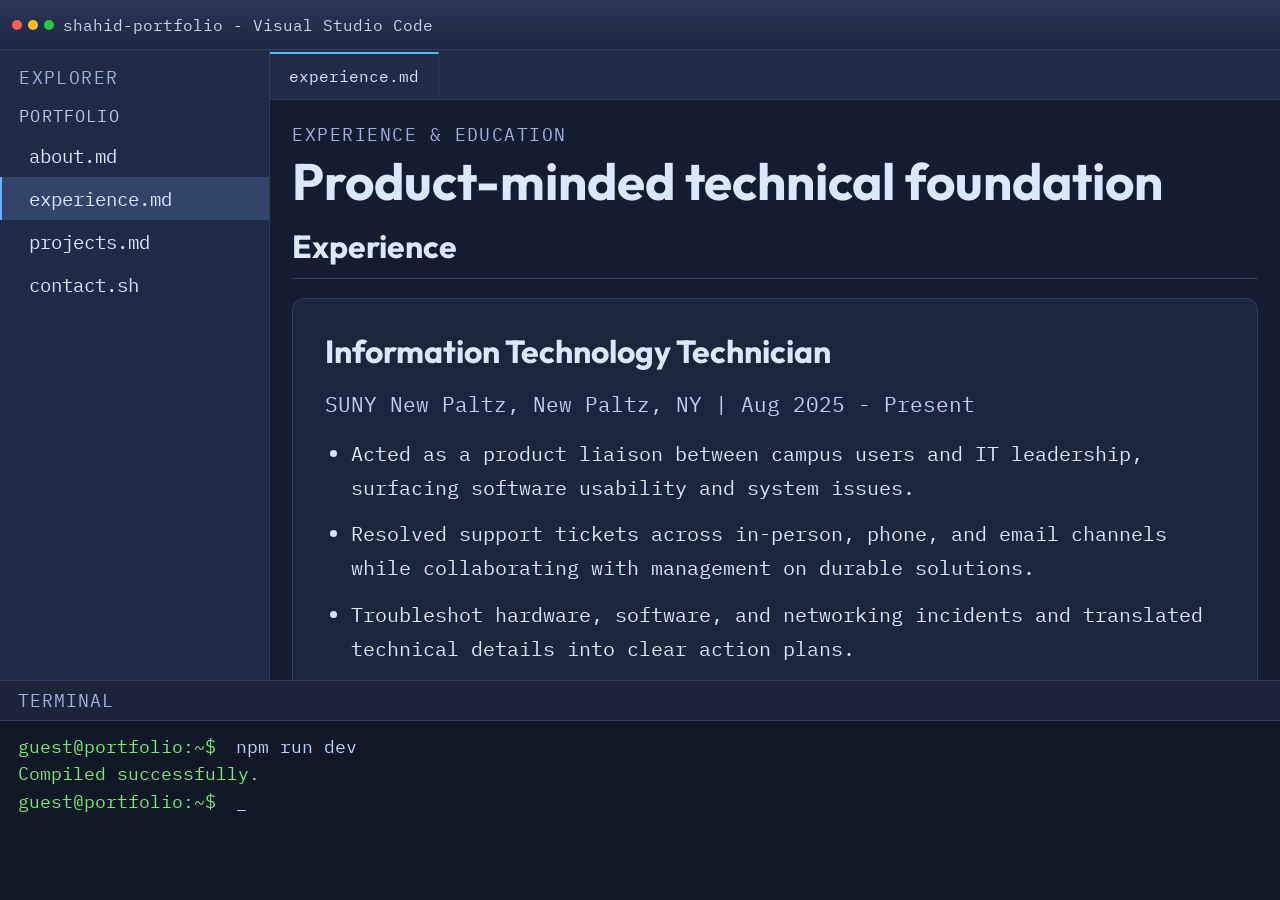
==== experience.html @ 0baa0e64 "reformat" ====
<!doctype html>
<html lang="en">
  <head>
    <meta charset="UTF-8" />
    <meta name="viewport" content="width=device-width, initial-scale=1.0" />
    <title>experience.md | Shahid Khan</title>
    <meta name="description" content="Experience and education of Shahid Khan." />
    <link rel="preconnect" href="https://fonts.googleapis.com" />
    <link rel="preconnect" href="https://fonts.gstatic.com" crossorigin />
    <link
      href="https://fonts.googleapis.com/css2?family=Outfit:wght@400;500;700;800&family=IBM+Plex+Mono:wght@400;500&display=swap"
      rel="stylesheet"
    />
    <link rel="stylesheet" href="assets/css/main.css" />
    <style>
      .exp-edu-page .section-head h2 { font-size: clamp(2.4rem, 4vw, 3.5rem); }
      .exp-edu-page h3 { font-size: 2rem; margin-bottom: 1rem; }
      .exp-edu-page .panel p { font-size: 1.3rem; margin-bottom: 0.7rem; line-height: 1.7; }
      .exp-edu-page ul li { font-size: 1.25rem; margin-bottom: 0.8rem; line-height: 1.7; }
      .exp-edu-page .skills span { font-size: 1.25rem; padding: 0.6rem 0.95rem; }
      .exp-edu-page .cart-grid, .exp-edu-page .card-grid { gap: 1.5rem; }
      .exp-edu-page .panel { padding: 2rem; }
    </style>
  </head>
  <body>
    <div class="ide-bg" aria-hidden="true"></div>

    <div class="app-shell">
      <header class="title-bar">
        <div class="title-meta">
          <div class="window-dots" aria-hidden="true"><span></span><span></span><span></span></div>
          <p class="title-text">shahid-portfolio - Visual Studio Code</p>
        </div>
        <button class="explorer-toggle" id="explorerToggle" aria-label="Toggle explorer">Explorer</button>
      </header>

      <div class="workbench">
        <aside class="explorer" id="explorerPanel" aria-label="File explorer">
          <p class="explorer-header">Explorer</p>
          <p class="explorer-group">portfolio</p>
          <ul class="explorer-list">
            <li><a class="explorer-link" data-cmd="cat about.md" href="index.html">about.md</a></li>
            <li><a class="explorer-link" data-cmd="cat experience.md" href="experience.html">experience.md</a></li>
            <li><a class="explorer-link" data-cmd="cat projects.md" href="projects.html">projects.md</a></li>
            <li><a class="explorer-link" data-cmd="cat contact.sh" href="contact.html">contact.sh</a></li>
          </ul>
        </aside>

        <main class="editor">
          <div class="editor-tabs">
            <div class="editor-tab">experience.md</div>
          </div>

          <div class="editor-content reveal exp-edu-page">
            <div class="section-head">
              <p class="eyebrow">Experience & Education</p>
              <h2>Product-minded technical foundation</h2>
            </div>

            <div style="margin-bottom: 2rem;">
              <h3 style="margin-bottom: 1.2rem; margin-top: 0; border-bottom: 1px solid #2f3d61; padding-bottom: 0.75rem;">Experience</h3>
              <article class="panel">
                <h3>Information Technology Technician</h3>
                <p>SUNY New Paltz, New Paltz, NY | Aug 2025 - Present</p>
                <ul>
                  <li>Acted as a product liaison between campus users and IT leadership, surfacing software usability and system issues.</li>
                  <li>Resolved support tickets across in-person, phone, and email channels while collaborating with management on durable solutions.</li>
                  <li>Troubleshot hardware, software, and networking incidents and translated technical details into clear action plans.</li>
                </ul>
              </article>
            </div>

            <div>
              <h3 style="margin-bottom: 1.2rem; margin-top: 0; border-bottom: 1px solid #2f3d61; padding-bottom: 0.75rem;">Education & Skills</h3>
              <div class="card-grid two-up">
                <article class="panel">
                  <h3>SUNY New Paltz</h3>
                  <p>Bachelor of Science in Computer Science</p>
                  <p>Aug 2024 - Expected Dec 2026</p>
                  <h3 style="margin-top: 1rem;">SUNY Ulster</h3>
                  <p>Associate in Computer Science</p>
                  <p>Aug 2023 - May 2024</p>
                </article>

                <article class="panel">
                  <h3>Technical Skills</h3>
                  <div class="skills">
                    <span>JavaScript</span><span>HTML/CSS</span><span>SQL</span><span>Java</span>
                    <span>React</span><span>Node.js</span><span>Express</span><span>Socket.IO</span>
                    <span>PostgreSQL</span><span>Firebase</span><span>JWT</span><span>Docker</span>
                  </div>
                </article>
              </div>
            </div>
          </div>
        </main>
      </div>

      <section class="terminal">
        <div class="terminal-header">Terminal</div>
        <div class="terminal-content" id="terminalLog">
          <p><span class="prompt">guest@portfolio:~$</span> npm run dev</p>
          <p class="success">Compiled successfully.</p>
          <p><span class="prompt">guest@portfolio:~$</span> <span class="cursor">_</span></p>
        </div>
      </section>
    </div>

    <script src="assets/js/main.js"></script>
  </body>
</html>
---- assets/css/main.css ----
:root {
  --bg: #0f1422;
  --bg-2: #131a2d;
  --titlebar: #1e2740;
  --surface: #19233a;
  --surface-2: #1f2a44;
  --editor: #141c30;
  --terminal: #101827;
  --line: #2f3d61;
  --text: #dbe6ff;
  --muted: #9eb2de;
  --accent: #5fb4ff;
  --success: #77e877;
  --shadow: 0 22px 52px rgba(2, 6, 16, 0.5);
}

* {
  box-sizing: border-box;
}

html,
body {
  height: 100%;
}

body {
  margin: 0;
  font-family: "IBM Plex Mono", Consolas, monospace;
  color: var(--text);
  background:
    radial-gradient(circle at 12% 12%, #243357 0%, transparent 35%),
    radial-gradient(circle at 88% 88%, #173750 0%, transparent 30%),
    linear-gradient(155deg, var(--bg), var(--bg-2));
  overflow: hidden;
}

h1,
h2,
h3,
p,
ul {
  margin: 0;
}

.ide-bg {
  position: fixed;
  inset: 0;
  pointer-events: none;
  background: repeating-linear-gradient(
    to bottom,
    rgba(255, 255, 255, 0.02) 0,
    rgba(255, 255, 255, 0.02) 1px,
    transparent 2px,
    transparent 4px
  );
  z-index: -1;
}

.app-shell {
  width: 100vw;
  height: 100vh;
  margin: 0;
  display: grid;
  grid-template-rows: 50px 1fr 220px;
  border: none;
  border-radius: 0;
  overflow: hidden;
  box-shadow: none;
  background: var(--surface);
}

.title-bar {
  background: linear-gradient(180deg, #2a3759, var(--titlebar));
  border-bottom: 1px solid var(--line);
  display: flex;
  align-items: center;
  justify-content: space-between;
  padding: 0 12px;
}

.title-meta {
  display: flex;
  align-items: center;
  gap: 9px;
}

.window-dots {
  display: flex;
  gap: 6px;
}

.window-dots span {
  width: 10px;
  height: 10px;
  border-radius: 50%;
  display: inline-block;
}

.window-dots span:nth-child(1) {
  background: #ff5f56;
}

.window-dots span:nth-child(2) {
  background: #ffbd2e;
}

.window-dots span:nth-child(3) {
  background: #27c93f;
}

.title-text {
  font-size: 1rem;
  color: #c9d5f7;
}

.explorer-toggle {
  display: none;
  border: 1px solid var(--line);
  color: var(--text);
  background: #263455;
  border-radius: 8px;
  padding: 0.35rem 0.7rem;
  font: inherit;
}

.workbench {
  display: grid;
  grid-template-columns: 270px 1fr;
  min-height: 0;
}

.explorer {
  background: var(--surface-2);
  border-right: 1px solid var(--line);
  overflow-y: auto;
}

.explorer-header {
  padding: 1rem 1.2rem 0.56rem;
  font-size: 1.1rem;
  color: var(--muted);
  letter-spacing: 0.08em;
  text-transform: uppercase;
}

.explorer-group {
  padding: 0.44rem 1.2rem;
  font-size: 1.05rem;
  color: #b6c7f1;
  text-transform: uppercase;
  letter-spacing: 0.07em;
}

.explorer-list {
  list-style: none;
  padding: 0 0 0.5rem;
}

.explorer-link {
  display: block;
  padding: 0.56rem 1.2rem 0.56rem 1.7rem;
  color: var(--text);
  text-decoration: none;
  font-size: 1.2rem;
  border-left: 2px solid transparent;
  transition: background-color 150ms ease, border-color 150ms ease;
}

.explorer-link:hover {
  background: #2b395c;
}

.explorer-link.active {
  background: #33446b;
  border-left-color: var(--accent);
}

.editor {
  display: grid;
  grid-template-rows: 50px 1fr;
  min-width: 0;
  min-height: 0;
  background: var(--editor);
}

.editor-tabs {
  display: flex;
  align-items: center;
  border-bottom: 1px solid var(--line);
  background: #202b45;
}

.editor-tab {
  padding: 0.75rem 1.2rem;
  border-top: 2px solid var(--accent);
  border-right: 1px solid rgba(255, 255, 255, 0.06);
  font-size: 1rem;
}

.editor-content {
  overflow: auto;
  padding: 1.4rem;
}

.eyebrow {
  color: var(--muted);
  text-transform: uppercase;
  letter-spacing: 0.08em;
  font-size: 1.15rem;
  margin-bottom: 0.44rem;
}

h1,
h2 {
  font-family: "Outfit", "Segoe UI", sans-serif;
  line-height: 1.1;
  margin-bottom: 0.8rem;
}

h1 {
  font-size: clamp(2.5rem, 5vw, 4.25rem);
}

h2 {
  font-size: clamp(2.3rem, 4.5vw, 3.8rem);
}

.intro-text {
  font-size: 1.4rem;
  line-height: 1.8;
  color: #c0d0f2;
  margin-bottom: 1.2rem;
}

h3 {
  font-family: "Outfit", "Segoe UI", sans-serif;
  font-size: 1.5rem;
  margin-bottom: 0.7rem;
}

.lead,
.panel p {
  color: #c0d0f2;
  font-size: 1.4rem;
  line-height: 1.8;
}

.hero-grid,
.contact-wrap {
  display: grid;
  grid-template-columns: 1.2fr 0.8fr;
  gap: 1.2rem;
}

.about-grid {
  display: grid;
  grid-template-columns: 0.8fr 1.2fr;
  gap: 1.5rem;
}

.about-left {
  display: flex;
  flex-direction: column;
}

.about-right {
  display: flex;
  flex-direction: column;
}

.hero-actions {
  display: flex;
  flex-wrap: wrap;
  gap: 0.7rem;
  margin-top: 1.2rem;
}

.btn {
  text-decoration: none;
  border-radius: 999px;
  padding: 0.8rem 1.2rem;
  font-size: 1.05rem;
  border: 1px solid transparent;
}

.btn-primary {
  background: #0d8f7f;
  color: #fff;
}

.btn-secondary {
  background: #cf6537;
  color: #fff;
}

.hero-card,
.panel {
  border: 1px solid var(--line);
  border-radius: 12px;
  background: rgba(28, 39, 64, 0.9);
}

.hero-card {
  padding: 1.8rem;
}

.hero-card ul,
.panel ul {
  margin-top: 0.9rem;
  padding-left: 1.6rem;
}

.hero-card li,
.panel li {
  font-size: 1.2rem;
  line-height: 1.6;
  margin-bottom: 0.6rem;
}

.panel {
  padding: 2.2rem;
}

.panel p {
  font-size: 1.35rem;
  line-height: 1.8;
  margin-bottom: 0.8rem;
}

.section-head {
  margin-bottom: 1rem;
}

.photo-placeholder {
  width: 100%;
  aspect-ratio: 1;
  background: linear-gradient(135deg, #1f2a44 0%, #2f3d61 100%);
  border: 2px solid var(--accent);
  border-radius: 8px;
  display: flex;
  align-items: center;
  justify-content: center;
  overflow: hidden;
  margin-top: 0.8rem;
}

.photo-placeholder img {
  width: 100%;
  height: 100%;
  object-fit: cover;
  object-position: center;
}

.about-right .card-grid.two-up {
  grid-template-columns: 1fr;
}

.card-grid {
  display: grid;
  grid-template-columns: repeat(3, minmax(0, 1fr));
  gap: 1rem;
}

.card-grid.two-up {
  grid-template-columns: repeat(2, minmax(0, 1fr));
}

.skills {
  display: flex;
  flex-wrap: wrap;
  gap: 0.56rem;
}

.skills span {
  border: 1px solid var(--line);
  border-radius: 999px;
  padding: 0.4rem 0.75rem;
  font-size: 1rem;
  background: #1f2b45;
}

.contact-panel a {
  color: #7dc2ff;
}

/* Projects Dropdown Styles */
.projects-list {
  display: flex;
  flex-direction: column;
  gap: 1rem;
}

.project-item {
  border: 1px solid var(--line);
  border-radius: 12px;
  background: rgba(28, 39, 64, 0.9);
  overflow: hidden;
}

.project-header {
  width: 100%;
  display: flex;
  align-items: center;
  justify-content: space-between;
  padding: 1.6rem 1.8rem;
  border: none;
  background: rgba(28, 39, 64, 0.9);
  color: var(--text);
  font-family: "Outfit", "Segoe UI", sans-serif;
  font-size: 1.3rem;
  font-weight: 600;
  cursor: pointer;
  transition: background-color 200ms ease, color 200ms ease;
}

.project-header:hover {
  background: rgba(47, 61, 97, 0.9);
  color: var(--accent);
}

.winner-badge {
  display: inline-block;
  background: linear-gradient(135deg, #ffd700 0%, #ffed4e 100%);
  color: #1a1a1a;
  padding: 0.4rem 0.8rem;
  border-radius: 20px;
  font-size: 0.85rem;
  font-weight: 700;
  margin-left: 0.8rem;
  text-shadow: 0 1px 2px rgba(0, 0, 0, 0.1);
}

.project-toggle {
  font-size: 1rem;
  transition: transform 200ms ease;
  margin-left: 1rem;
  flex-shrink: 0;
}

.project-header.active .project-toggle {
  transform: rotate(180deg);
}

.project-content {
  max-height: 0;
  overflow: hidden;
  transition: max-height 300ms ease;
  background: rgba(20, 28, 48, 0.95);
  border-top: 1px solid var(--line);
}

.project-content.active {
  max-height: 4000px;
}

.project-content > * {
  padding: 0 1.8rem;
}

.project-content > :first-child {
  padding-top: 1.4rem;
}

.project-content > :last-child {
  padding-bottom: 1.4rem;
}

.project-intro {
  margin-bottom: 1.4rem;
}

.project-image {
  margin: 1.5rem 0;
  padding: 0 1.8rem;
}

.project-image img {
  width: 100%;
  max-width: 600px;
  height: auto;
  border-radius: 8px;
  border: 1px solid var(--line);
  display: block;
  margin: 0 auto;
}

.project-intro p {
  font-size: 1.35rem;
  line-height: 1.8;
  color: #c0d0f2;
  margin-bottom: 0.8rem;
}

.project-intro a {
  color: var(--accent);
  text-decoration: none;
}

.project-intro a:hover {
  text-decoration: underline;
}

.project-content h4 {
  font-family: "Outfit", "Segoe UI", sans-serif;
  font-size: 1.25rem;
  font-weight: 600;
  color: var(--accent);
  margin: 1.4rem 0 0.8rem 0;
}

.project-content h5 {
  font-family: "Outfit", "Segoe UI", sans-serif;
  font-size: 1.1rem;
  font-weight: 600;
  color: var(--text);
  margin: 0.8rem 0 0.6rem 0;
}

.project-content p {
  font-size: 1.2rem;
  line-height: 1.7;
  color: #c0d0f2;
  margin-bottom: 0.8rem;
}

.project-content ul {
  margin: 0.8rem 0;
  padding-left: 1.6rem;
}

.project-content li {
  font-size: 1.15rem;
  line-height: 1.6;
  color: #c0d0f2;
  margin-bottom: 0.6rem;
}

.project-content ol {
  margin: 0.8rem 0;
  padding-left: 1.6rem;
}

.project-content ol li {
  font-size: 1.15rem;
  line-height: 1.7;
  color: #c0d0f2;
  margin-bottom: 0.8rem;
}

.features-section {
  display: grid;
  grid-template-columns: 1fr;
  gap: 1.4rem;
  margin: 1rem 0;
}

.feature-group {
  padding: 1.2rem;
  background: rgba(15, 20, 34, 0.6);
  border-left: 3px solid var(--accent);
  border-radius: 6px;
}

.feature-group h5 {
  margin-top: 0;
}

.tech-table {
  width: 100%;
  border-collapse: collapse;
  margin: 1rem 0;
  font-size: 1.1rem;
}

.tech-table tr {
  border-bottom: 1px solid var(--line);
}

.tech-table tr:last-child {
  border-bottom: none;
}

.tech-table td {
  padding: 0.8rem;
  color: #c0d0f2;
}

.tech-table td:first-child {
  width: 140px;
  font-weight: 600;
  color: var(--accent);
}

.terminal {
  border-top: 1px solid var(--line);
  background: var(--terminal);
  display: grid;
  grid-template-rows: 40px 1fr;
}

.terminal-header {
  display: flex;
  align-items: center;
  padding: 0 1.1rem;
  font-size: 1.1rem;
  color: var(--muted);
  letter-spacing: 0.06em;
  text-transform: uppercase;
  border-bottom: 1px solid var(--line);
  background: #1b243a;
}

.terminal-content {
  overflow-y: auto;
  padding: 0.8rem 1.1rem;
}

.terminal-content p {
  font-size: 1.15rem;
  color: #bed2fc;
  margin-bottom: 0.22rem;
}

.prompt {
  color: var(--success);
  margin-right: 0.56rem;
}

.success {
  color: var(--success) !important;
}

.cursor {
  animation: blink 1s step-end infinite;
}

@keyframes blink {
  50% {
    opacity: 0;
  }
}

.reveal {
  opacity: 0;
  transform: translateY(10px);
  transition: opacity 420ms ease, transform 420ms ease;
}

.reveal.show {
  opacity: 1;
  transform: translateY(0);
}

@media (max-width: 960px) {
  .card-grid,
  .card-grid.two-up,
  .hero-grid,
  .contact-wrap,
  .about-grid {
    grid-template-columns: 1fr;
  }
}

@media (max-width: 760px) {
  .explorer-toggle {
    display: inline-block;
  }

  .workbench {
    grid-template-columns: 1fr;
  }

  .explorer {
    position: absolute;
    z-index: 20;
    top: 50px;
    left: 0;
    width: min(300px, 86vw);
    height: calc(100vh - 50px - 220px);
    transform: translateX(-100%);
    transition: transform 180ms ease;
    border-right: 1px solid var(--line);
    border-bottom: 1px solid var(--line);
  }

  .explorer.open {
    transform: translateX(0);
  }
}
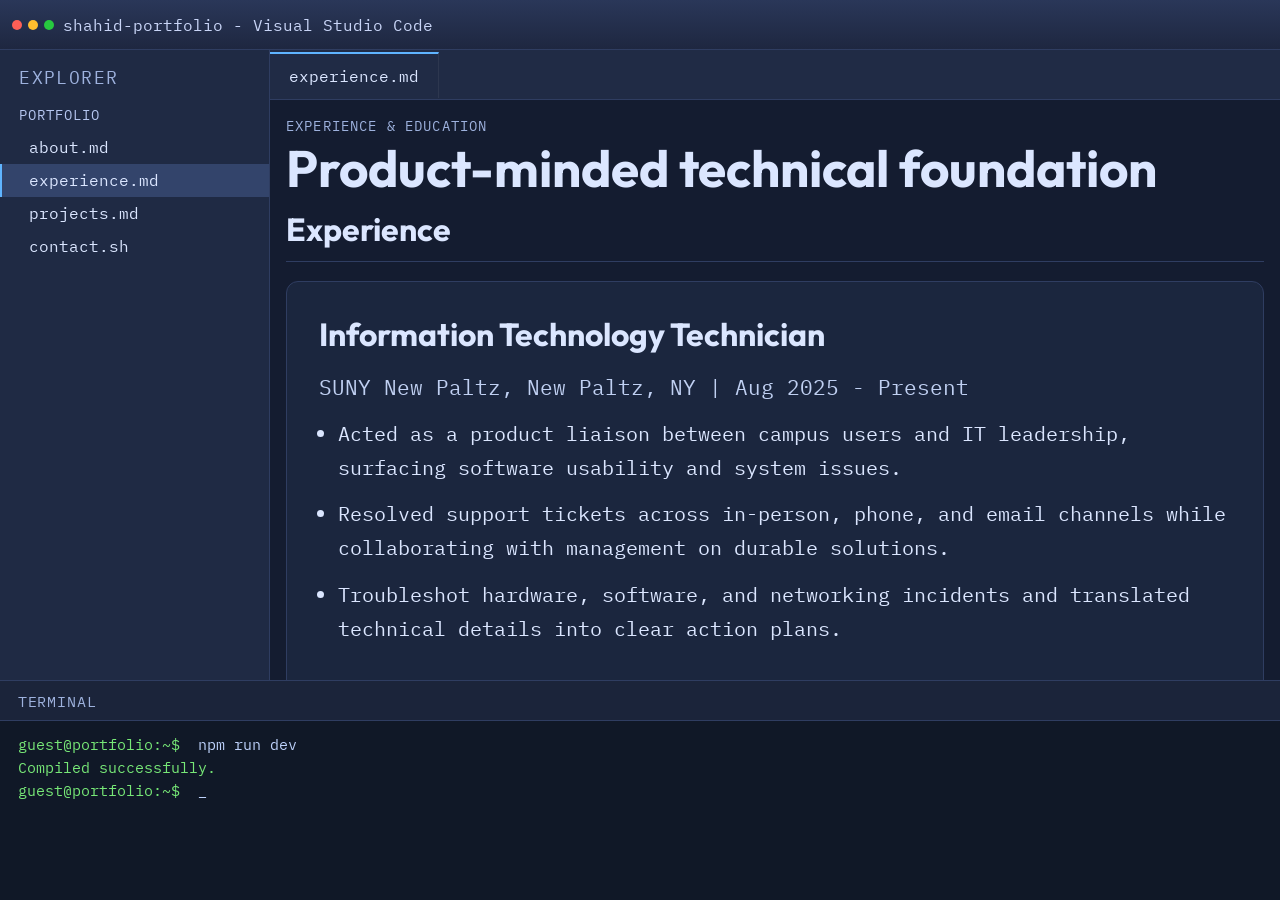
==== commit 8818ac62: "removed website fodler" ====
--- a/experience.html
+++ b/experience.html
@@ -18,6 +18,8 @@
       .exp-edu-page .panel p { font-size: 1.3rem; margin-bottom: 0.7rem; line-height: 1.7; }
       .exp-edu-page ul li { font-size: 1.25rem; margin-bottom: 0.8rem; line-height: 1.7; }
       .exp-edu-page .skills span { font-size: 1.25rem; padding: 0.6rem 0.95rem; }
+      .exp-edu-page .category-skills span { font-size: 1.25rem; padding: 0.6rem 0.95rem; }
+      .exp-edu-page .skill-category h4 { font-size: 1.15rem; }
       .exp-edu-page .cart-grid, .exp-edu-page .card-grid { gap: 1.5rem; }
       .exp-edu-page .panel { padding: 2rem; }
     </style>
@@ -84,10 +86,37 @@
 
                 <article class="panel">
                   <h3>Technical Skills</h3>
-                  <div class="skills">
-                    <span>JavaScript</span><span>HTML/CSS</span><span>SQL</span><span>Java</span>
-                    <span>React</span><span>Node.js</span><span>Express</span><span>Socket.IO</span>
-                    <span>PostgreSQL</span><span>Firebase</span><span>JWT</span><span>Docker</span>
+                  <div class="skills-container">
+                    <div class="skill-category">
+                      <h4>Languages</h4>
+                      <div class="category-skills">
+                        <span>JavaScript</span><span>HTML/CSS</span><span>SQL</span><span>Java</span>
+                      </div>
+                    </div>
+                    <div class="skill-category">
+                      <h4>Frontend Frameworks & Libraries</h4>
+                      <div class="category-skills">
+                        <span>React</span><span>Vite</span><span>React Router</span><span>CSS Modules</span><span>Leaflet.js</span>
+                      </div>
+                    </div>
+                    <div class="skill-category">
+                      <h4>Backend & Real-Time</h4>
+                      <div class="category-skills">
+                        <span>Node.js</span><span>Express.js</span><span>Socket.IO</span><span>REST API Development</span>
+                      </div>
+                    </div>
+                    <div class="skill-category">
+                      <h4>Databases & Security</h4>
+                      <div class="category-skills">
+                        <span>PostgreSQL</span><span>Firebase (Firestore, Auth)</span><span>JWT</span><span>bcrypt</span><span>OAuth</span>
+                      </div>
+                    </div>
+                    <div class="skill-category">
+                      <h4>Tools & Cloud Integrations</h4>
+                      <div class="category-skills">
+                        <span>Docker</span><span>Docker Compose</span><span>Git</span><span>Google Routes API</span>
+                      </div>
+                    </div>
                   </div>
                 </article>
               </div>
--- a/assets/css/main.css
+++ b/assets/css/main.css
@@ -145,7 +145,7 @@
 
 .explorer-group {
   padding: 0.44rem 1.2rem;
-  font-size: 1.05rem;
+  font-size: 0.9rem;
   color: #b6c7f1;
   text-transform: uppercase;
   letter-spacing: 0.07em;
@@ -158,10 +158,10 @@
 
 .explorer-link {
   display: block;
-  padding: 0.56rem 1.2rem 0.56rem 1.7rem;
+  padding: 0.4rem 1.2rem 0.4rem 1.7rem;
   color: var(--text);
   text-decoration: none;
-  font-size: 1.2rem;
+  font-size: 1rem;
   border-left: 2px solid transparent;
   transition: background-color 150ms ease, border-color 150ms ease;
 }
@@ -199,15 +199,15 @@
 
 .editor-content {
   overflow: auto;
-  padding: 1.4rem;
+  padding: 1rem;
 }
 
 .eyebrow {
   color: var(--muted);
   text-transform: uppercase;
   letter-spacing: 0.08em;
-  font-size: 1.15rem;
-  margin-bottom: 0.44rem;
+  font-size: 0.9rem;
+  margin-bottom: 0.3rem;
 }
 
 h1,
@@ -222,40 +222,40 @@
 }
 
 h2 {
-  font-size: clamp(2.3rem, 4.5vw, 3.8rem);
+  font-size: clamp(1.7rem, 3.5vw, 2.8rem);
 }
 
 .intro-text {
-  font-size: 1.4rem;
-  line-height: 1.8;
+  font-size: 1.1rem;
+  line-height: 1.6;
   color: #c0d0f2;
-  margin-bottom: 1.2rem;
+  margin-bottom: 0.9rem;
 }
 
 h3 {
   font-family: "Outfit", "Segoe UI", sans-serif;
-  font-size: 1.5rem;
-  margin-bottom: 0.7rem;
+  font-size: 1.2rem;
+  margin-bottom: 0.5rem;
 }
 
 .lead,
 .panel p {
   color: #c0d0f2;
-  font-size: 1.4rem;
-  line-height: 1.8;
+  font-size: 1.1rem;
+  line-height: 1.6;
 }
 
 .hero-grid,
 .contact-wrap {
   display: grid;
   grid-template-columns: 1.2fr 0.8fr;
-  gap: 1.2rem;
+  gap: 0.9rem;
 }
 
 .about-grid {
   display: grid;
   grid-template-columns: 0.8fr 1.2fr;
-  gap: 1.5rem;
+  gap: 1rem;
 }
 
 .about-left {
@@ -271,8 +271,8 @@
 .hero-actions {
   display: flex;
   flex-wrap: wrap;
-  gap: 0.7rem;
-  margin-top: 1.2rem;
+  gap: 0.5rem;
+  margin-top: 0.8rem;
 }
 
 .btn {
@@ -301,34 +301,34 @@
 }
 
 .hero-card {
-  padding: 1.8rem;
+  padding: 1.3rem;
 }
 
 .hero-card ul,
 .panel ul {
-  margin-top: 0.9rem;
-  padding-left: 1.6rem;
+  margin-top: 0.6rem;
+  padding-left: 1.2rem;
 }
 
 .hero-card li,
 .panel li {
-  font-size: 1.2rem;
+  font-size: 1rem;
+  line-height: 1.5;
+  margin-bottom: 0.4rem;
+}
+
+.panel {
+  padding: 1.5rem;
+}
+
+.panel p {
+  font-size: 1.1rem;
   line-height: 1.6;
   margin-bottom: 0.6rem;
 }
 
-.panel {
-  padding: 2.2rem;
-}
-
-.panel p {
-  font-size: 1.35rem;
-  line-height: 1.8;
-  margin-bottom: 0.8rem;
-}
-
 .section-head {
-  margin-bottom: 1rem;
+  margin-bottom: 0.7rem;
 }
 
 .photo-placeholder {
@@ -379,6 +379,42 @@
   background: #1f2b45;
 }
 
+/* Reorganized Skills with Categories */
+.skills-container {
+  display: flex;
+  flex-direction: column;
+  gap: 1.1rem;
+}
+
+.skill-category {
+  border-left: 3px solid var(--accent);
+  padding: 0.8rem 0 0.8rem 1rem;
+}
+
+.skill-category h4 {
+  font-family: "Outfit", "Segoe UI", sans-serif;
+  font-size: 1rem;
+  font-weight: 600;
+  color: var(--accent);
+  margin: 0 0 0.6rem 0;
+  text-transform: uppercase;
+  letter-spacing: 0.05em;
+}
+
+.category-skills {
+  display: flex;
+  flex-wrap: wrap;
+  gap: 0.56rem;
+}
+
+.category-skills span {
+  border: 1px solid var(--line);
+  border-radius: 999px;
+  padding: 0.4rem 0.75rem;
+  font-size: 1rem;
+  background: #1f2b45;
+}
+
 .contact-panel a {
   color: #7dc2ff;
 }
@@ -402,12 +438,12 @@
   display: flex;
   align-items: center;
   justify-content: space-between;
-  padding: 1.6rem 1.8rem;
+  padding: 1.1rem 1.3rem;
   border: none;
   background: rgba(28, 39, 64, 0.9);
   color: var(--text);
   font-family: "Outfit", "Segoe UI", sans-serif;
-  font-size: 1.3rem;
+  font-size: 1.1rem;
   font-weight: 600;
   cursor: pointer;
   transition: background-color 200ms ease, color 200ms ease;
@@ -454,24 +490,24 @@
 }
 
 .project-content > * {
-  padding: 0 1.8rem;
+  padding: 0 1.3rem;
 }
 
 .project-content > :first-child {
-  padding-top: 1.4rem;
+  padding-top: 1rem;
 }
 
 .project-content > :last-child {
-  padding-bottom: 1.4rem;
+  padding-bottom: 1rem;
 }
 
 .project-intro {
-  margin-bottom: 1.4rem;
+  margin-bottom: 1rem;
 }
 
 .project-image {
-  margin: 1.5rem 0;
-  padding: 0 1.8rem;
+  margin: 1rem 0;
+  padding: 0 1.3rem;
 }
 
 .project-image img {
@@ -485,10 +521,10 @@
 }
 
 .project-intro p {
-  font-size: 1.35rem;
-  line-height: 1.8;
+  font-size: 1.1rem;
+  line-height: 1.6;
   color: #c0d0f2;
-  margin-bottom: 0.8rem;
+  margin-bottom: 0.6rem;
 }
 
 .project-intro a {
@@ -502,60 +538,60 @@
 
 .project-content h4 {
   font-family: "Outfit", "Segoe UI", sans-serif;
-  font-size: 1.25rem;
+  font-size: 1.05rem;
   font-weight: 600;
   color: var(--accent);
-  margin: 1.4rem 0 0.8rem 0;
+  margin: 1rem 0 0.6rem 0;
 }
 
 .project-content h5 {
   font-family: "Outfit", "Segoe UI", sans-serif;
-  font-size: 1.1rem;
+  font-size: 0.95rem;
   font-weight: 600;
   color: var(--text);
-  margin: 0.8rem 0 0.6rem 0;
+  margin: 0.6rem 0 0.4rem 0;
 }
 
 .project-content p {
-  font-size: 1.2rem;
-  line-height: 1.7;
-  color: #c0d0f2;
-  margin-bottom: 0.8rem;
-}
-
-.project-content ul {
-  margin: 0.8rem 0;
-  padding-left: 1.6rem;
-}
-
-.project-content li {
-  font-size: 1.15rem;
-  line-height: 1.6;
+  font-size: 0.95rem;
+  line-height: 1.5;
   color: #c0d0f2;
   margin-bottom: 0.6rem;
 }
 
+.project-content ul {
+  margin: 0.6rem 0;
+  padding-left: 1.2rem;
+}
+
+.project-content li {
+  font-size: 0.95rem;
+  line-height: 1.5;
+  color: #c0d0f2;
+  margin-bottom: 0.4rem;
+}
+
 .project-content ol {
-  margin: 0.8rem 0;
-  padding-left: 1.6rem;
+  margin: 0.6rem 0;
+  padding-left: 1.2rem;
 }
 
 .project-content ol li {
-  font-size: 1.15rem;
-  line-height: 1.7;
+  font-size: 0.95rem;
+  line-height: 1.5;
   color: #c0d0f2;
-  margin-bottom: 0.8rem;
+  margin-bottom: 0.5rem;
 }
 
 .features-section {
   display: grid;
   grid-template-columns: 1fr;
-  gap: 1.4rem;
-  margin: 1rem 0;
+  gap: 1rem;
+  margin: 0.7rem 0;
 }
 
 .feature-group {
-  padding: 1.2rem;
+  padding: 0.9rem;
   background: rgba(15, 20, 34, 0.6);
   border-left: 3px solid var(--accent);
   border-radius: 6px;
@@ -602,7 +638,7 @@
   display: flex;
   align-items: center;
   padding: 0 1.1rem;
-  font-size: 1.1rem;
+  font-size: 0.95rem;
   color: var(--muted);
   letter-spacing: 0.06em;
   text-transform: uppercase;
@@ -616,9 +652,9 @@
 }
 
 .terminal-content p {
-  font-size: 1.15rem;
+  font-size: 0.95rem;
   color: #bed2fc;
-  margin-bottom: 0.22rem;
+  margin-bottom: 0.2rem;
 }
 
 .prompt {
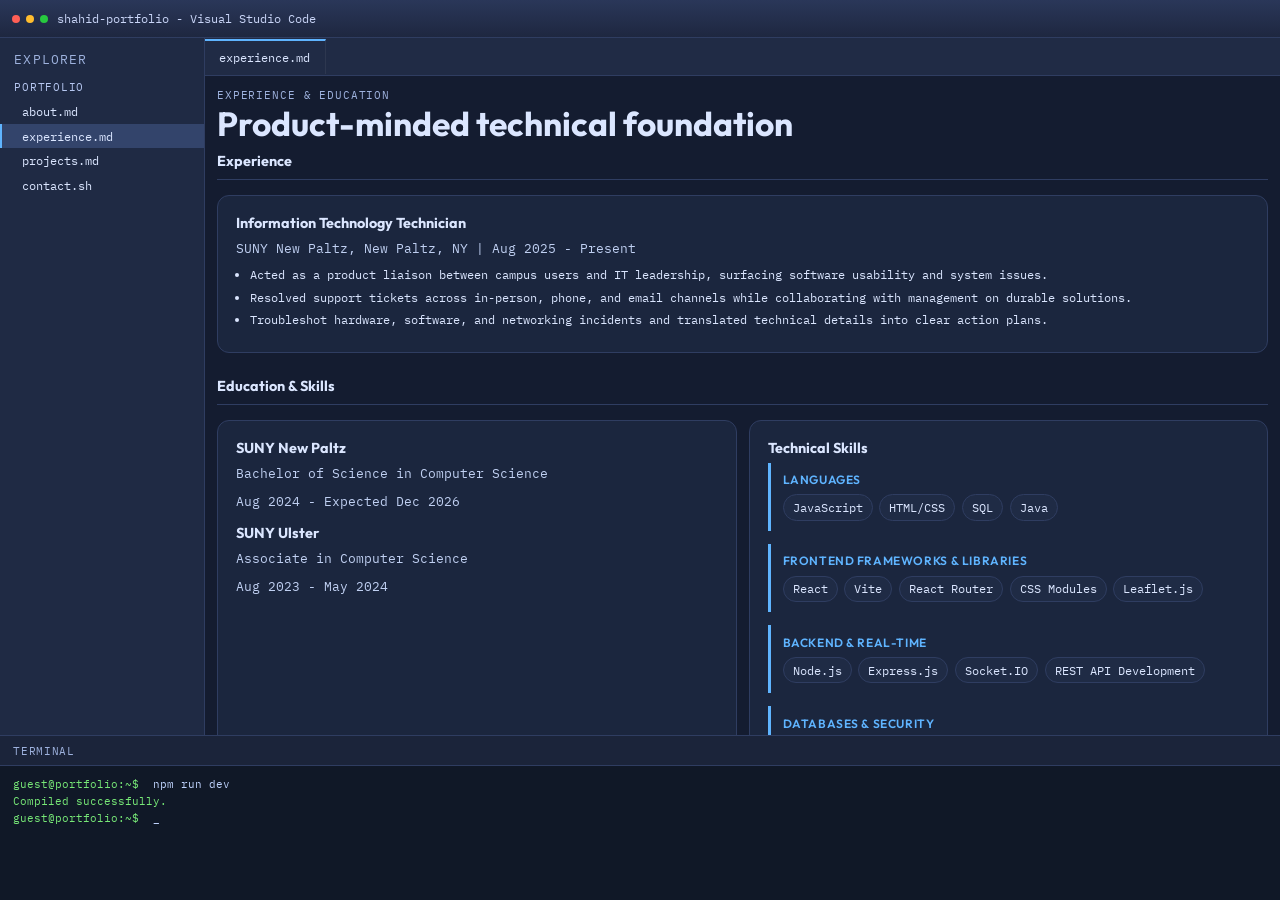
==== commit 4e6ddc3a: "resizing" ====
--- a/experience.html
+++ b/experience.html
@@ -12,17 +12,6 @@
       rel="stylesheet"
     />
     <link rel="stylesheet" href="assets/css/main.css" />
-    <style>
-      .exp-edu-page .section-head h2 { font-size: clamp(2.4rem, 4vw, 3.5rem); }
-      .exp-edu-page h3 { font-size: 2rem; margin-bottom: 1rem; }
-      .exp-edu-page .panel p { font-size: 1.3rem; margin-bottom: 0.7rem; line-height: 1.7; }
-      .exp-edu-page ul li { font-size: 1.25rem; margin-bottom: 0.8rem; line-height: 1.7; }
-      .exp-edu-page .skills span { font-size: 1.25rem; padding: 0.6rem 0.95rem; }
-      .exp-edu-page .category-skills span { font-size: 1.25rem; padding: 0.6rem 0.95rem; }
-      .exp-edu-page .skill-category h4 { font-size: 1.15rem; }
-      .exp-edu-page .cart-grid, .exp-edu-page .card-grid { gap: 1.5rem; }
-      .exp-edu-page .panel { padding: 2rem; }
-    </style>
   </head>
   <body>
     <div class="ide-bg" aria-hidden="true"></div>
--- a/assets/css/main.css
+++ b/assets/css/main.css
@@ -23,6 +23,10 @@
   height: 100%;
 }
 
+html {
+  font-size: 75%;
+}
+
 body {
   margin: 0;
   font-family: "IBM Plex Mono", Consolas, monospace;
@@ -61,7 +65,7 @@
   height: 100vh;
   margin: 0;
   display: grid;
-  grid-template-rows: 50px 1fr 220px;
+  grid-template-rows: 38px 1fr 165px;
   border: none;
   border-radius: 0;
   overflow: hidden;
@@ -90,8 +94,8 @@
 }
 
 .window-dots span {
-  width: 10px;
-  height: 10px;
+  width: 8px;
+  height: 8px;
   border-radius: 50%;
   display: inline-block;
 }
@@ -125,7 +129,7 @@
 
 .workbench {
   display: grid;
-  grid-template-columns: 270px 1fr;
+  grid-template-columns: 205px 1fr;
   min-height: 0;
 }
 
@@ -177,7 +181,7 @@
 
 .editor {
   display: grid;
-  grid-template-rows: 50px 1fr;
+  grid-template-rows: 38px 1fr;
   min-width: 0;
   min-height: 0;
   background: var(--editor);
@@ -631,7 +635,7 @@
   border-top: 1px solid var(--line);
   background: var(--terminal);
   display: grid;
-  grid-template-rows: 40px 1fr;
+  grid-template-rows: 30px 1fr;
 }
 
 .terminal-header {
@@ -709,10 +713,10 @@
   .explorer {
     position: absolute;
     z-index: 20;
-    top: 50px;
+    top: 38px;
     left: 0;
     width: min(300px, 86vw);
-    height: calc(100vh - 50px - 220px);
+    height: calc(100vh - 38px - 165px);
     transform: translateX(-100%);
     transition: transform 180ms ease;
     border-right: 1px solid var(--line);
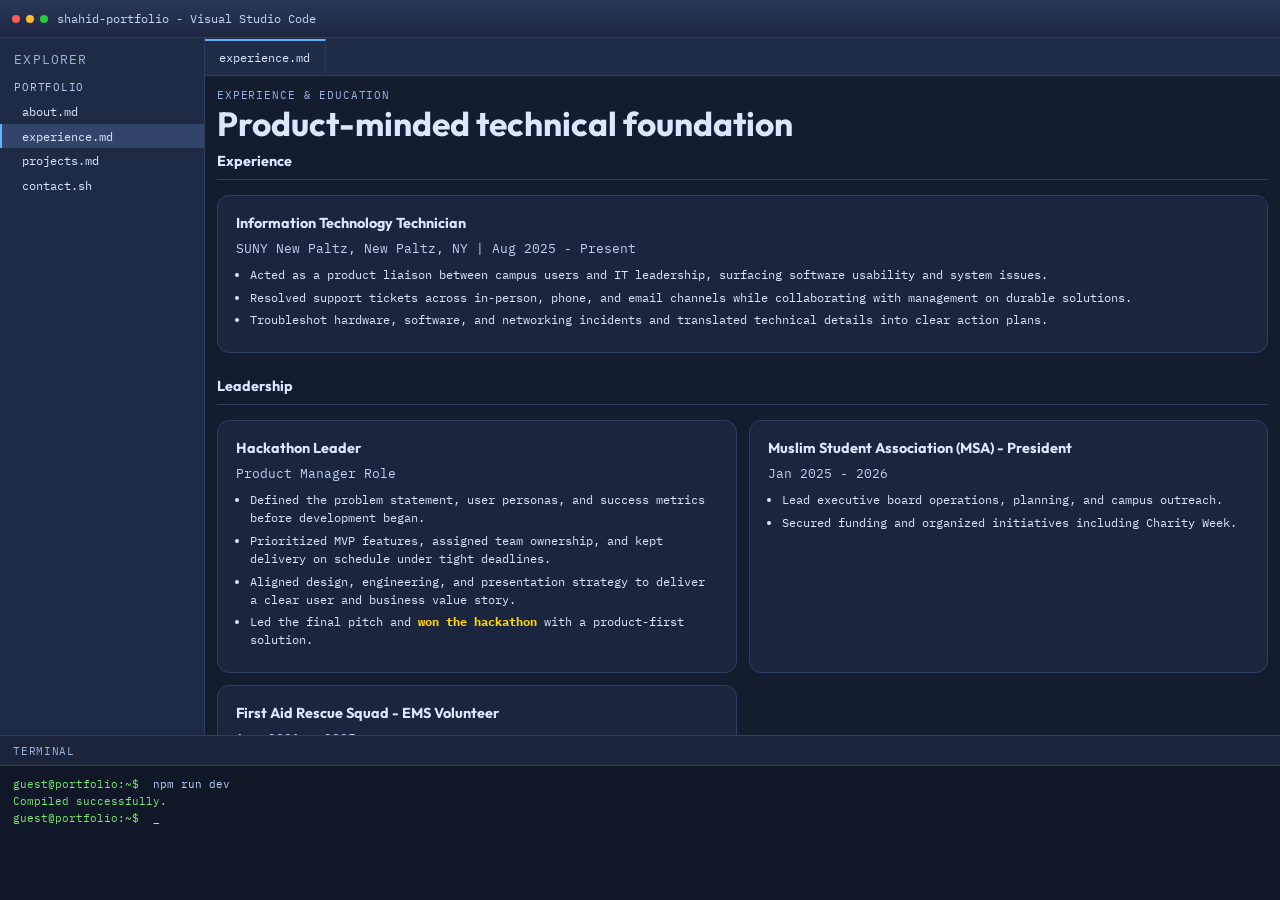
==== commit a0732860: "edits" ====
--- a/experience.html
+++ b/experience.html
@@ -62,53 +62,75 @@
             </div>
 
             <div>
-              <h3 style="margin-bottom: 1.2rem; margin-top: 0; border-bottom: 1px solid #2f3d61; padding-bottom: 0.75rem;">Education & Skills</h3>
+              <h3 style="margin-bottom: 1.2rem; margin-top: 0; border-bottom: 1px solid #2f3d61; padding-bottom: 0.75rem;">Leadership</h3>
               <div class="card-grid two-up">
                 <article class="panel">
-                  <h3>SUNY New Paltz</h3>
-                  <p>Bachelor of Science in Computer Science</p>
-                  <p>Aug 2024 - Expected Dec 2026</p>
-                  <h3 style="margin-top: 1rem;">SUNY Ulster</h3>
-                  <p>Associate in Computer Science</p>
-                  <p>Aug 2023 - May 2024</p>
+                  <h3>Hackathon Leader</h3>
+                  <p>Product Manager Role</p>
+                  <ul>
+                    <li>Defined the problem statement, user personas, and success metrics before development began.</li>
+                    <li>Prioritized MVP features, assigned team ownership, and kept delivery on schedule under tight deadlines.</li>
+                    <li>Aligned design, engineering, and presentation strategy to deliver a clear user and business value story.</li>
+                    <li>Led the final pitch and <span class="win-highlight">won the hackathon</span> with a product-first solution.</li>
+                  </ul>
                 </article>
 
                 <article class="panel">
-                  <h3>Technical Skills</h3>
-                  <div class="skills-container">
-                    <div class="skill-category">
-                      <h4>Languages</h4>
-                      <div class="category-skills">
-                        <span>JavaScript</span><span>HTML/CSS</span><span>SQL</span><span>Java</span>
-                      </div>
-                    </div>
-                    <div class="skill-category">
-                      <h4>Frontend Frameworks & Libraries</h4>
-                      <div class="category-skills">
-                        <span>React</span><span>Vite</span><span>React Router</span><span>CSS Modules</span><span>Leaflet.js</span>
-                      </div>
-                    </div>
-                    <div class="skill-category">
-                      <h4>Backend & Real-Time</h4>
-                      <div class="category-skills">
-                        <span>Node.js</span><span>Express.js</span><span>Socket.IO</span><span>REST API Development</span>
-                      </div>
-                    </div>
-                    <div class="skill-category">
-                      <h4>Databases & Security</h4>
-                      <div class="category-skills">
-                        <span>PostgreSQL</span><span>Firebase (Firestore, Auth)</span><span>JWT</span><span>bcrypt</span><span>OAuth</span>
-                      </div>
-                    </div>
-                    <div class="skill-category">
-                      <h4>Tools & Cloud Integrations</h4>
-                      <div class="category-skills">
-                        <span>Docker</span><span>Docker Compose</span><span>Git</span><span>Google Routes API</span>
-                      </div>
+                  <h3>Muslim Student Association (MSA) - President</h3>
+                  <p>Jan 2025 - 2026</p>
+                  <ul>
+                    <li>Lead executive board operations, planning, and campus outreach.</li>
+                    <li>Secured funding and organized initiatives including Charity Week.</li>
+                  </ul>
+                </article>
+
+                <article class="panel">
+                  <h3>First Aid Rescue Squad - EMS Volunteer</h3>
+                  <p>Aug 2021 - 2025</p>
+                  <ul>
+                    <li>Provide pre-hospital emergency care and patient stabilization support.</li>
+                    <li>Coordinate with cross-functional responders during critical incidents.</li>
+                  </ul>
+                </article>
+              </div>
+            </div>
+
+            <div style="margin-top: 2rem;">
+              <h3 style="margin-bottom: 1.2rem; margin-top: 0; border-bottom: 1px solid #2f3d61; padding-bottom: 0.75rem;">Technical Skills</h3>
+              <article class="panel">
+                <div class="skills-container">
+                  <div class="skill-category">
+                    <h4>Languages</h4>
+                    <div class="category-skills">
+                      <span>JavaScript</span><span>HTML/CSS</span><span>SQL</span><span>Java</span>
                     </div>
                   </div>
-                </article>
-              </div>
+                  <div class="skill-category">
+                    <h4>Frontend Frameworks & Libraries</h4>
+                    <div class="category-skills">
+                      <span>React</span><span>Vite</span><span>React Router</span><span>CSS Modules</span><span>Leaflet.js</span>
+                    </div>
+                  </div>
+                  <div class="skill-category">
+                    <h4>Backend & Real-Time</h4>
+                    <div class="category-skills">
+                      <span>Node.js</span><span>Express.js</span><span>Socket.IO</span><span>REST API Development</span>
+                    </div>
+                  </div>
+                  <div class="skill-category">
+                    <h4>Databases & Security</h4>
+                    <div class="category-skills">
+                      <span>PostgreSQL</span><span>Firebase (Firestore, Auth)</span><span>JWT</span><span>bcrypt</span><span>OAuth</span>
+                    </div>
+                  </div>
+                  <div class="skill-category">
+                    <h4>Tools & Cloud Integrations</h4>
+                    <div class="category-skills">
+                      <span>Docker</span><span>Docker Compose</span><span>Git</span><span>Google Routes API</span>
+                    </div>
+                  </div>
+                </div>
+              </article>
             </div>
           </div>
         </main>
--- a/assets/css/main.css
+++ b/assets/css/main.css
@@ -470,6 +470,11 @@
   text-shadow: 0 1px 2px rgba(0, 0, 0, 0.1);
 }
 
+.win-highlight {
+  color: #ffd700;
+  font-weight: 700;
+}
+
 .project-toggle {
   font-size: 1rem;
   transition: transform 200ms ease;
